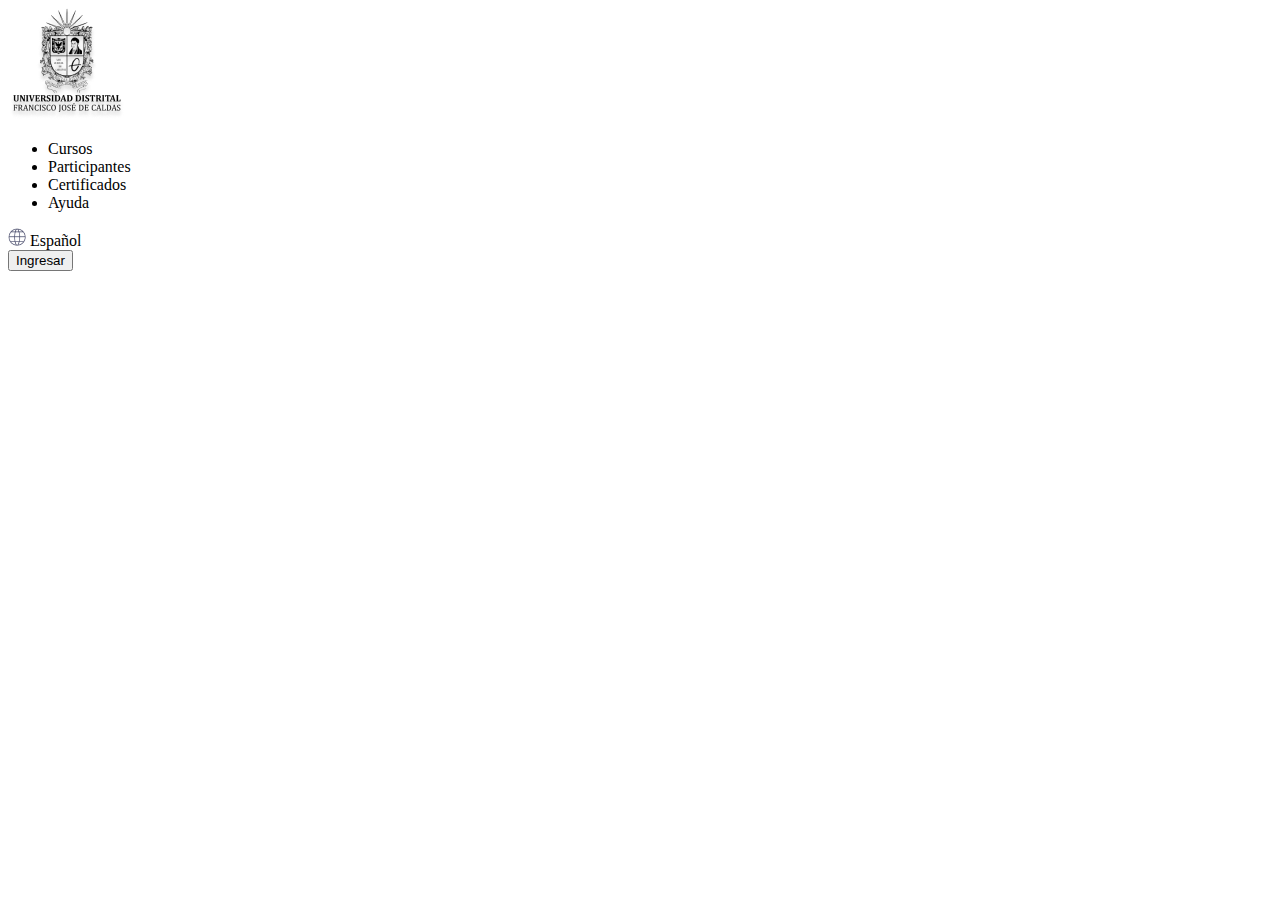
==== punto 1-3/index.html @ b885924f "Agregacion de header" ====
<!DOCTYPE html>
<html lang="en">
<head>
    <meta charset="UTF-8">
    <meta name="viewport" content="width=device-width, initial-scale=1.0">
    <title>UD Atenea cursos</title>
</head>
<body>
    <header>
        <div class="header_navigation">
            <img src="public/image/header-logo.png" alt="main-logo">
            
            <nav>
                <ul>
                    <li>Cursos</li>
                    <li>Participantes</li>
                    <li>Certificados</li>
                    <li>Ayuda</li>
                </ul>
            </nav>
        </div>

        <div class="header_settings">
            <div>
                <img src="public/image/header-world.png" alt="World">
                <span>Español</span>
            </div>

            <button>Ingresar</button>

        </div>
    

    </header>

    <main>

    </main>

    <footer>

    </footer>
</body>
</html>
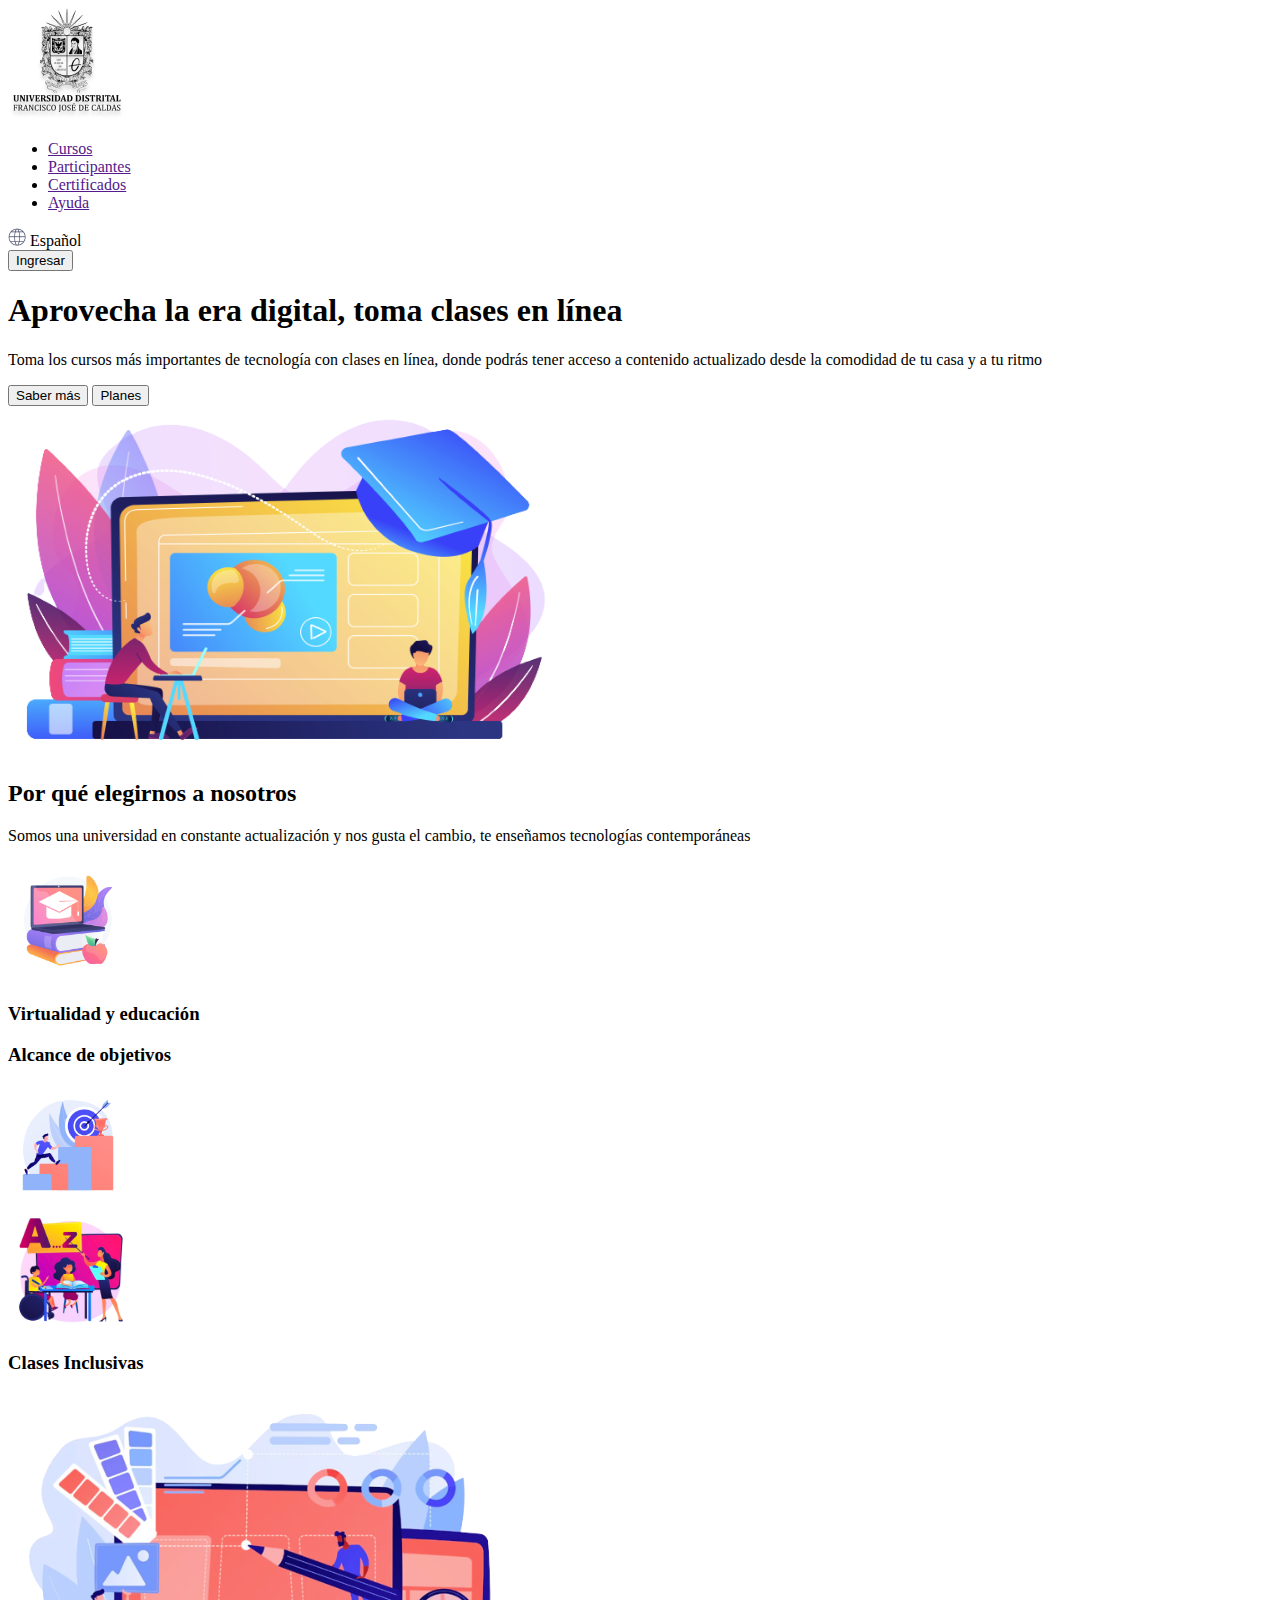
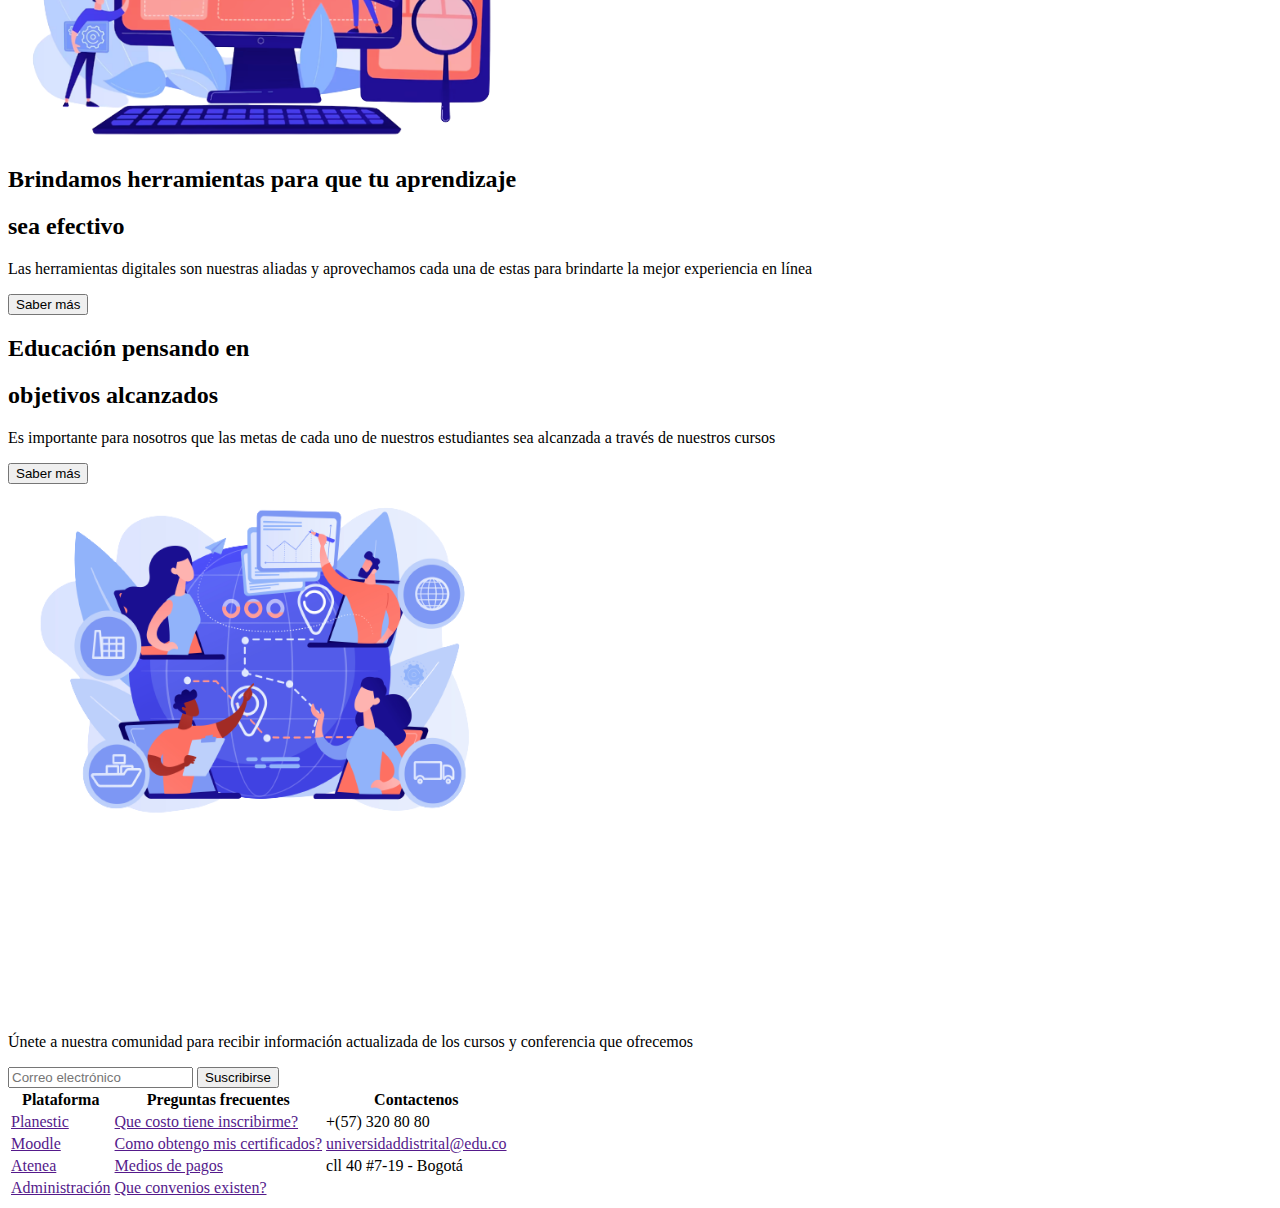
==== commit 34b2e9da: "completado punto 2" ====
--- a/punto 1-3/index.html
+++ b/punto 1-3/index.html
@@ -1,21 +1,23 @@
 <!DOCTYPE html>
 <html lang="en">
+
 <head>
     <meta charset="UTF-8">
     <meta name="viewport" content="width=device-width, initial-scale=1.0">
     <title>UD Atenea cursos</title>
 </head>
+
 <body>
     <header>
         <div class="header_navigation">
             <img src="public/image/header-logo.png" alt="main-logo">
-            
+
             <nav>
                 <ul>
-                    <li>Cursos</li>
-                    <li>Participantes</li>
-                    <li>Certificados</li>
-                    <li>Ayuda</li>
+                    <li><a href="">Cursos</a></li>
+                    <li><a href="">Participantes</a></li>
+                    <li><a href="">Certificados</a></li>
+                    <li><a href="">Ayuda</a></li>
                 </ul>
             </nav>
         </div>
@@ -29,16 +31,144 @@
             <button>Ingresar</button>
 
         </div>
-    
+
 
     </header>
 
     <main>
+        <section id="banner"></section>
 
+        <div></div>
+
+        <div>
+            <h1>Aprovecha la era digital, toma clases en línea</h1>
+            <p>Toma los cursos más importantes de tecnología con
+                clases en línea, donde podrás tener acceso a contenido
+                actualizado desde la comodidad de tu casa y a tu ritmo
+            </p>
+        </div>
+        <div>
+            <button class="button--orange">Saber más</button>
+            <button class="button--white">Planes</button>
+        </div>
+        </div>
+        <img src="public/image/banner-online.png" alt="banner" width="550px" height="350px">
+
+        <section id="section-1">
+
+            <div class="section-1__info">
+                <h2>Por qué elegirnos a nosotros</h2>
+                <p>Somos una universidad en constante actualización
+                    y nos gusta el cambio, te enseñamos tecnologías
+                    contemporáneas
+                </p>
+            </div>
+            <div class="section-1__card">
+                <img src="public/image/section1-education.png" alt="education" width="120px" height="120px">
+                <h3>Virtualidad y educación</h3>
+
+            </div>
+            <div class="section-1__card">
+                <h3>Alcance de objetivos</h3>
+                <img src="public/image/section1-goals.png" alt="goals" width="120px" height="120px">
+            </div>
+            <div class="section-1__card">
+                <img src="public/image/section1-teach.png" alt="teach" width="120px" height="120px">
+                <h3>Clases Inclusivas</h3>
+            </div>
+
+        </section>
+
+        <section id="section-2">
+            <div class="section-2__info">
+                <img src="public/image/section2-tools.png" alt="tools" width="500px" height="350px">
+                <h2>Brindamos herramientas para que tu aprendizaje </h2>
+                <h2>sea efectivo</h2>
+                <p>Las herramientas digitales son nuestras aliadas
+                    y aprovechamos cada una de estas para brindarte
+                    la mejor experiencia en línea
+                </p>
+
+                <button class="button--orange">Saber más</button>
+
+            </div>
+            <div class="section-2__info">
+                <div class="section-2__info">
+                    <h2>Educación pensando en </h2>
+                    <h2>objetivos alcanzados</h2>
+                    <p>Es importante para nosotros que las metas
+                        de cada uno de nuestros estudiantes sea
+                        alcanzada a través de nuestros cursos
+                    </p>
+
+                    <button class="button--orange">Saber más</button>
+                </div>    
+
+                    <img src="public/image/section2-goals.png" 
+                    alt="goals" 
+                    width="500px" 
+                    height="350px">
+
+        </section>
     </main>
 
-    <footer>
+    <footer id="footer">
+        <div class="footer__info">
+            <img 
+            src="public/image/footer-logo.png" 
+            alt="logo"
+            width="200px"
+            height="175">
+
+            <div>
+                <p>Únete a nuestra comunidad para recibir información actualizada 
+                    de los cursos y conferencia que ofrecemos
+                    </p>
+
+                    <form>
+                        <input type="email"
+                        name= "user_email"
+                        placeholder="Correo electrónico">
+
+                        <button class="button--pink">Suscribirse</button>
+                    </form>
+            </div>
+
+       
+
+        </div>
+        <div>
+            <table>
+                <tr>
+                    <th>Plataforma</th>
+                    <th>Preguntas frecuentes</th>
+                    <th>Contactenos</th>
+                </tr>
+                <tr>
+                    <td><a href="">Planestic</a></td>
+                    <td><a href="">Que costo tiene inscribirme?</a></td>
+                    <td>+(57) 320 80 80</td>
+                </tr>
+                <tr>
+                    <td><a href="">Moodle</a></td>
+                    <td><a href="">Como obtengo mis certificados?</a></td>
+                    <td><a href="">universidaddistrital@edu.co</a></td>
+                
+                </tr>
+                <tr>
+                    <td><a href="">Atenea</a></td>
+                    <td><a href="">Medios de pagos</a></td>
+                    <td>cll 40 #7-19 - Bogotá</td>
+                </tr>
+                <tr>
+                    <td><a href="">Administración</a></td>
+                    <td><a href="">Que convenios existen?</a></td>
+                    
+                </tr>
+            </table>
+        </div>
 
     </footer>
 </body>
+
 </html>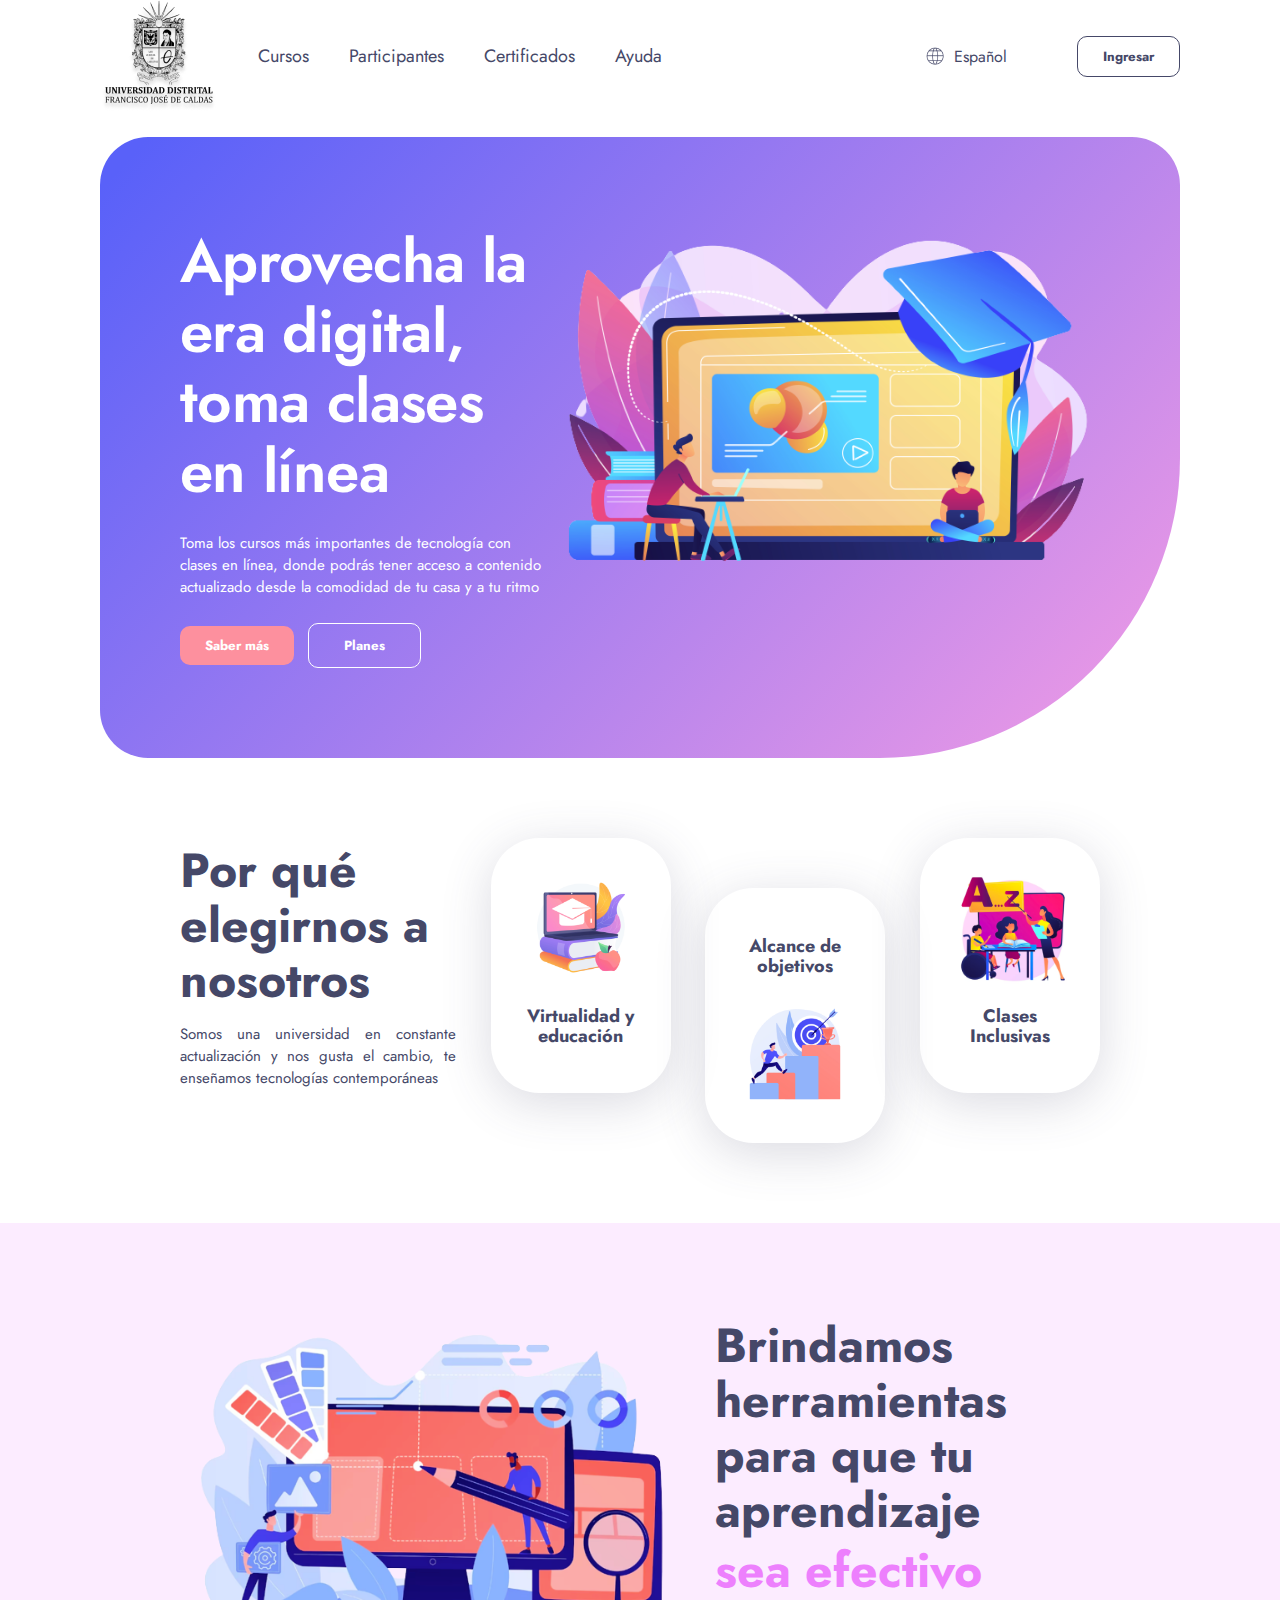
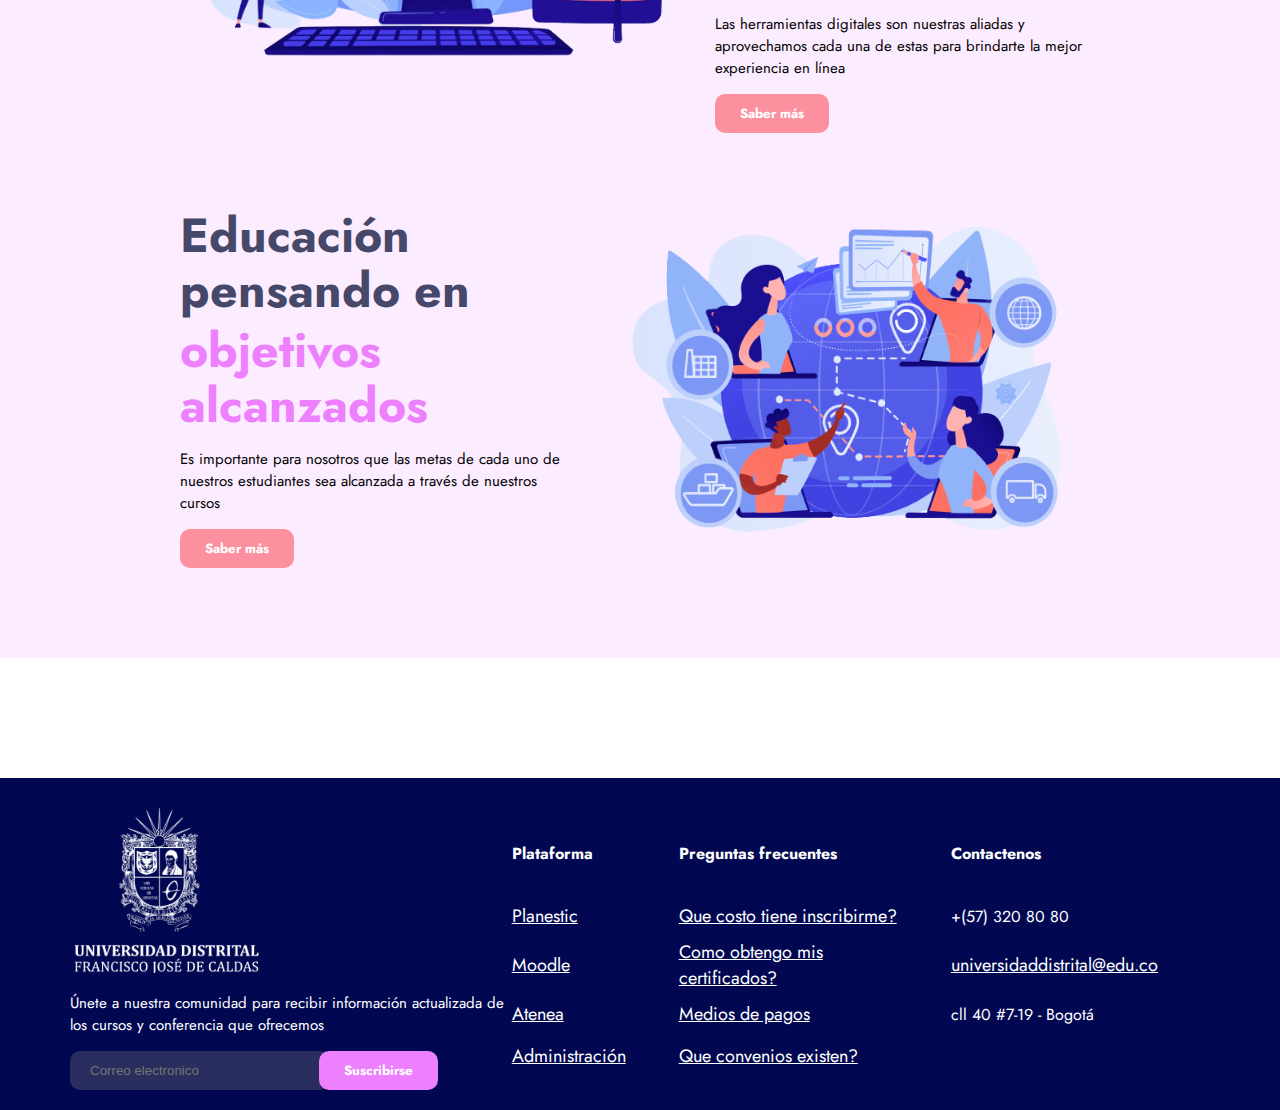
==== commit da58dfda: "finalización punto número 3" ====
--- a/punto 1-3/index.html
+++ b/punto 1-3/index.html
@@ -4,12 +4,21 @@
 <head>
     <meta charset="UTF-8">
     <meta name="viewport" content="width=device-width, initial-scale=1.0">
+    <link rel="preconnect" href="https://fonts.googleapis.com">
+<link rel="preconnect" href="https://fonts.gstatic.com" crossorigin>
+<link href="https://fonts.googleapis.com/css2?family=Jost:wght@400;500&display=swap" rel="stylesheet">
+    <link rel="stylesheet" href="styles/general-styles.css">
+    <link rel="stylesheet" href="styles/header-styles.css">
+    <link rel="stylesheet" href="styles/banner-styles.css">
+    <link rel="stylesheet" href="styles/section-1-styles.css">
+    <link rel="stylesheet" href="styles/section-2-styles.css">
+    <link rel="stylesheet" href="styles/footer-styles.css">
     <title>UD Atenea cursos</title>
 </head>
 
 <body>
     <header>
-        <div class="header_navigation">
+        <div class="header__navigation">
             <img src="public/image/header-logo.png" alt="main-logo">
 
             <nav>
@@ -22,7 +31,7 @@
             </nav>
         </div>
 
-        <div class="header_settings">
+        <div class="header__settings">
             <div>
                 <img src="public/image/header-world.png" alt="World">
                 <span>Español</span>
@@ -36,23 +45,26 @@
     </header>
 
     <main>
-        <section id="banner"></section>
-
-        <div></div>
-
+        <section id="banner">
+     <div>
         <div>
             <h1>Aprovecha la era digital, toma clases en línea</h1>
             <p>Toma los cursos más importantes de tecnología con
                 clases en línea, donde podrás tener acceso a contenido
                 actualizado desde la comodidad de tu casa y a tu ritmo
             </p>
-        </div>
-        <div>
+
             <button class="button--orange">Saber más</button>
             <button class="button--white">Planes</button>
         </div>
+    </div>
+        <div>
+            <img src="public/image/banner-online.png" alt="banner" width="550px" height="350px">
         </div>
-        <img src="public/image/banner-online.png" alt="banner" width="550px" height="350px">
+        
+
+
+    </section>
 
         <section id="section-1">
 
@@ -68,7 +80,7 @@
                 <h3>Virtualidad y educación</h3>
 
             </div>
-            <div class="section-1__card">
+            <div class="section-1__card section-1__card-down">
                 <h3>Alcance de objetivos</h3>
                 <img src="public/image/section1-goals.png" alt="goals" width="120px" height="120px">
             </div>
@@ -82,8 +94,9 @@
         <section id="section-2">
             <div class="section-2__info">
                 <img src="public/image/section2-tools.png" alt="tools" width="500px" height="350px">
+                <div>
                 <h2>Brindamos herramientas para que tu aprendizaje </h2>
-                <h2>sea efectivo</h2>
+                <h2 class="section-2_sub-pink">sea efectivo</h2>
                 <p>Las herramientas digitales son nuestras aliadas
                     y aprovechamos cada una de estas para brindarte
                     la mejor experiencia en línea
@@ -92,51 +105,49 @@
                 <button class="button--orange">Saber más</button>
 
             </div>
+        </div>
             <div class="section-2__info">
-                <div class="section-2__info">
+                <div>
                     <h2>Educación pensando en </h2>
-                    <h2>objetivos alcanzados</h2>
+                    <h2 class="section-2_sub-pink">objetivos alcanzados</h2>
                     <p>Es importante para nosotros que las metas
                         de cada uno de nuestros estudiantes sea
                         alcanzada a través de nuestros cursos
                     </p>
 
                     <button class="button--orange">Saber más</button>
-                </div>    
-
+                </div> 
+               
                     <img src="public/image/section2-goals.png" 
                     alt="goals" 
                     width="500px" 
                     height="350px">
+            </div> 
 
         </section>
     </main>
 
     <footer id="footer">
         <div class="footer__info">
-            <img 
-            src="public/image/footer-logo.png" 
-            alt="logo"
-            width="200px"
-            height="175">
-
+            <img src="public/image/footer-logo.png" alt="logo" width="200px" height="175"
+            >
             <div>
                 <p>Únete a nuestra comunidad para recibir información actualizada 
                     de los cursos y conferencia que ofrecemos
                     </p>
 
                     <form>
-                        <input type="email"
-                        name= "user_email"
-                        placeholder="Correo electrónico">
-
+                        <input
+                        type="email"
+                        name="user_email"
+                        placeholder="Correo electronico"
+                        >
                         <button class="button--pink">Suscribirse</button>
                     </form>
             </div>
 
-       
-
         </div>
+        
         <div>
             <table>
                 <tr>
--- a/punto 1-3/styles/general-styles.css
+++ b/punto 1-3/styles/general-styles.css
@@ -0,0 +1,33 @@
+a {
+    font-family: 'Jost', sans-serif;
+    font-size: 18px;
+}
+
+button {
+    padding: 10px 25px;
+    font-family: 'Jost', sans-serif;
+    font-weight: bold;
+    border-radius: 10px;
+    cursor: pointer;
+
+}
+
+.button--orange {
+    margin-right: 10px;
+    background-color: #fd909e;
+    color: #fff; 
+    border: none;
+}
+
+h2{
+    margin: 5px 0px;
+    color: #454868;
+    font-family: 'Jost', sans-serif;
+    font-size: 48px;
+    line-height: 55px;
+    letter-spacing: -0,64;
+}
+
+body {
+    margin: 0px;
+}--- a/punto 1-3/styles/header-styles.css
+++ b/punto 1-3/styles/header-styles.css
@@ -0,0 +1,45 @@
+header {
+    display: flex;
+    justify-content: space-between;
+    margin: 0px 100px;
+}
+
+.header__navigation {
+    display: flex;
+    align-items: center;
+}
+
+nav ul { 
+    display: flex;
+    gap: 40px;
+    list-style: none;
+}
+
+nav ul a { 
+    color: #454868;
+    text-decoration: none;
+}
+
+.header__settings {
+    display: flex;
+    align-items: center;
+    gap: 70px;
+}
+
+.header__settings div {
+    display: flex;
+    align-items: center;
+    gap: 10px;
+    font-family: 'Jost', sans-serif;
+    font-weight: 400;
+    color: #454868;
+
+}
+
+.header__settings button {
+    background-color: transparent;
+    color: #454868;
+    border: 1px solid #454868;
+}
+
+
--- a/punto 1-3/styles/banner-styles.css
+++ b/punto 1-3/styles/banner-styles.css
@@ -0,0 +1,31 @@
+#banner {
+    display: flex;
+    padding: 90px 80px;
+    margin: 25px 100px;
+    background: linear-gradient(313.18deg, #EE9AE5 3.28%, #5961F9 97.04%);
+    border-radius: 48px 48px 300px 48px;
+}
+
+h1 {
+    margin: 0px;
+    color: #ffff;
+    font-family: 'Jost', sans-serif;
+    font-size: 60px;
+    font-weight: 600;
+    line-height: 70px;
+    letter-spacing: -0.64px;
+}
+
+#banner p{
+    margin: 25px 0px;
+    color: #ffff;
+}
+
+.button--white{
+    padding: 12px 35px;
+    background-color: transparent;
+    color: #ffff;
+    border: 1px solid #ffff;
+}
+
+
--- a/punto 1-3/styles/section-1-styles.css
+++ b/punto 1-3/styles/section-1-styles.css
@@ -0,0 +1,50 @@
+#section-1{
+    display: flex;
+    justify-content: space-between;
+    margin: 50px 180px;
+    padding: 30px 0px;
+}
+.section-1__info {
+    width: 30%;
+  
+}
+
+.section-1__info p {
+    color: #454868;
+    text-align: justify;
+}
+
+.section-1__card{
+    display: flex;
+    flex-direction: column;
+    align-items: center;
+    justify-content: space-between;
+    width: min-content;
+
+    height: 195px;
+    padding: 30px;
+    border-radius: 48px;
+    box-shadow: 0px 10px 50px #45486833;
+
+}
+
+.section-1__card-down{
+    margin-top: 50px;
+}
+
+.section-1__card h3 { 
+    font-family: 'Jost', sans-serif;
+    color: #454868;
+    font-size: 18px;
+    line-height: 20px;
+    letter-spacing: -0,64px;
+    text-align: center;
+
+}
+
+p {
+    font-family: 'Jost', sans-serif;
+    font-size: 15px;
+    font-weight: 300px;
+
+}
--- a/punto 1-3/styles/section-2-styles.css
+++ b/punto 1-3/styles/section-2-styles.css
@@ -0,0 +1,15 @@
+#section-2{
+    padding: 20px 180px;
+    background-color: #ed80fd26;
+}
+
+.section-2__info{
+    display: flex;
+    gap: 35px;
+    margin: 70px 0px;
+
+}
+
+.section-2_sub-pink{
+    color: #ed80fd;
+}--- a/punto 1-3/styles/footer-styles.css
+++ b/punto 1-3/styles/footer-styles.css
@@ -0,0 +1,49 @@
+#footer {
+    display: flex;
+    justify-content: space-between;
+    align-items: center;
+
+    margin-top: 120px;
+    padding: 20px 70px;
+    background-color: #010851;
+    color: #fff;
+
+}
+
+.footer__info {
+    width: 40%;
+}
+
+input {
+    width: 220px;
+    padding: 12px 20px;
+    margin-right: -15px;
+    border: none;
+    border-radius: 10px;
+    background-color: #45486899;
+
+}
+
+.button--pink{
+    background-color: #ed80fd;
+    color: #fff;
+    border: none;
+}
+
+table{
+    font-family: 'Jost', sans-serif;
+    text-align: left;
+}
+
+tr {
+    height: 40px;
+}
+ th{
+   height:  80px;
+ }
+ td{
+   padding-right: 50px;
+ }
+
+ td a { color: #fff
+}